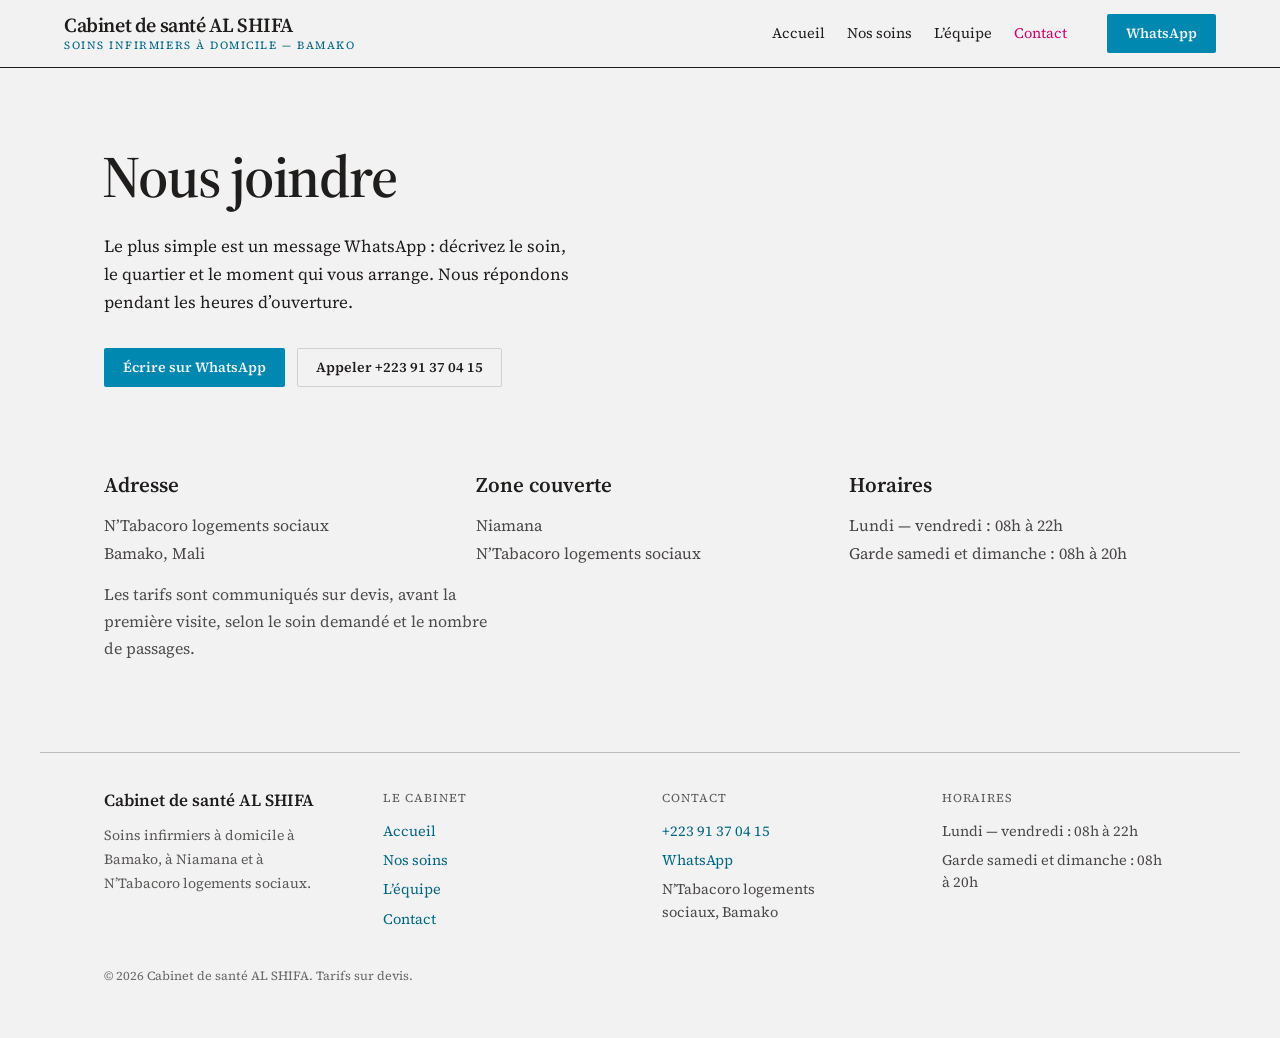
==== contact.html @ 4c03dbe0 "Ajout du site du cabinet de sante AL SHIFA Site statique HTML/CSS en quatre pages (accueil, nos soin" ====
<!DOCTYPE html>
<html lang="fr">
<head>
<meta charset="utf-8">
<meta name="viewport" content="width=device-width, initial-scale=1">
<title>Nous joindre — Cabinet de santé AL SHIFA</title>
<meta name="description" content="Contactez le cabinet de santé Al Shifa par WhatsApp ou par téléphone. Soins à domicile à Niamana et à N'Tabacoro logements sociaux, Bamako.">
<link rel="stylesheet" href="styles.css">
</head>
<body>

<header class="site-header">
  <div class="brand">
    <span class="brand-name">Cabinet de santé AL SHIFA</span>
    <span class="brand-tagline">Soins infirmiers à domicile — Bamako</span>
  </div>
  <nav class="site-nav">
    <a href="index.html">Accueil</a>
    <a href="nos-soins.html">Nos soins</a>
    <a href="equipe.html">L’équipe</a>
    <a href="contact.html" aria-current="page">Contact</a>
  </nav>
  <a class="btn btn-primary btn-whatsapp" href="https://wa.me/22391370415" target="_blank" rel="noopener">WhatsApp</a>
</header>

<main class="container">

  <section class="page-head contact-hero">
    <h1>Nous joindre</h1>
    <p class="lede">Le plus simple est un message WhatsApp : décrivez le soin, le quartier et le moment qui vous arrange. Nous répondons pendant les heures d’ouverture.</p>
    <div class="cta-row">
      <a class="btn btn-primary" href="https://wa.me/22391370415" target="_blank" rel="noopener">Écrire sur WhatsApp</a>
      <a class="btn btn-secondary" href="tel:+22391370415">Appeler +223 91 37 04 15</a>
    </div>
  </section>

  <section class="contact-details">
    <div class="cols cols-3">
      <div>
        <h2>Adresse</h2>
        <p class="muted-80">N’Tabacoro logements sociaux<br>Bamako, Mali</p>
      </div>
      <div>
        <h2>Zone couverte</h2>
        <p class="muted-80">Niamana<br>N’Tabacoro logements sociaux</p>
      </div>
      <div>
        <h2>Horaires</h2>
        <p class="muted-80">Lundi — vendredi : 08h à 22h<br>Garde samedi et dimanche : 08h à 20h</p>
      </div>
    </div>
    <p class="contact-note muted-78">Les tarifs sont communiqués sur devis, avant la première visite, selon le soin demandé et le nombre de passages.</p>
  </section>

</main>

<footer class="site-footer container">
  <div class="cols cols-4">
    <div>
      <span class="footer-brand">Cabinet de santé AL SHIFA</span>
      <p class="footer-tagline muted-72">Soins infirmiers à domicile à Bamako, à Niamana et à N’Tabacoro logements sociaux.</p>
    </div>
    <div>
      <span class="footer-heading">Le cabinet</span>
      <div class="footer-links">
        <a href="index.html">Accueil</a>
        <a href="nos-soins.html">Nos soins</a>
        <a href="equipe.html">L’équipe</a>
        <a href="contact.html">Contact</a>
      </div>
    </div>
    <div>
      <span class="footer-heading">Contact</span>
      <div class="footer-links muted-80">
        <a href="tel:+22391370415">+223 91 37 04 15</a>
        <a href="https://wa.me/22391370415" target="_blank" rel="noopener">WhatsApp</a>
        <span>N’Tabacoro logements sociaux, Bamako</span>
      </div>
    </div>
    <div>
      <span class="footer-heading">Horaires</span>
      <div class="footer-links muted-80">
        <span>Lundi — vendredi : 08h à 22h</span>
        <span>Garde samedi et dimanche : 08h à 20h</span>
      </div>
    </div>
  </div>
  <p class="footer-copy">© 2026 Cabinet de santé AL SHIFA. Tarifs sur devis.</p>
</footer>

</body>
</html>
---- styles.css ----
/* Cabinet de santé AL SHIFA — site styles.
   Tokens adapted from the Broadsheet design system used in the prototype. */
@import url('https://fonts.googleapis.com/css2?family=Source+Serif+4:ital,wght@0,400;0,600;1,400&display=swap');

:root {
  --color-bg: #f3f2f2;
  --color-text: #201e1d;
  --color-accent: #0088b0;
  --color-accent-600: #1186ac;
  --color-accent-700: #006786;
  --color-accent-2: #d6006c;
  --color-divider: color-mix(in srgb, var(--color-text) 16%, transparent);

  --font-heading: "Source Serif 4", system-ui, sans-serif;
  --font-body: "Source Serif 4", system-ui, sans-serif;

  --space-2: 10px;
  --space-3: 15px;
  --space-4: 20px;
  --radius-md: 2px;
}

*, *::before, *::after { box-sizing: border-box; }

html { -webkit-text-size-adjust: 100%; }

body {
  margin: 0;
  background: var(--color-bg);
  color: var(--color-text);
  font-family: var(--font-body);
  font-size: 15px;
  line-height: 1.55;
  text-wrap: pretty;
}

h1, h2, h3, h4 { font-family: var(--font-heading); font-weight: 600; margin: 0; }
p { margin: 0; }
a { color: var(--color-accent-700); text-decoration: none; }
a:hover { color: var(--color-accent-2); }
:focus-visible { outline: 2px solid var(--color-accent); outline-offset: 2px; }

.muted-70 { color: color-mix(in srgb, var(--color-text) 70%, transparent); }
.muted-72 { color: color-mix(in srgb, var(--color-text) 72%, transparent); }
.muted-78 { color: color-mix(in srgb, var(--color-text) 78%, transparent); }
.muted-80 { color: color-mix(in srgb, var(--color-text) 80%, transparent); }
.eyebrow {
  display: block;
  font-size: 12.5px;
  letter-spacing: 0.08em;
  text-transform: uppercase;
  color: color-mix(in srgb, var(--color-text) 70%, transparent);
  margin-bottom: 22px;
}

/* — buttons — */
.btn {
  display: inline-flex; align-items: center; justify-content: center; gap: 6px;
  cursor: pointer; text-decoration: none;
  font-family: var(--font-heading); font-weight: 600;
  font-size: 14px; line-height: 1.2; color: var(--color-text);
  background: transparent; border: 1px solid transparent;
  padding: var(--space-2) calc(var(--space-3) * 1.2);
  border-radius: var(--radius-md);
}
.btn-primary { background: var(--color-accent); color: var(--color-bg); }
.btn-primary:hover { background: var(--color-accent-600); color: var(--color-bg); }
.btn-primary:active { background: var(--color-accent-700); }
.btn-secondary { border-color: var(--color-divider); color: var(--color-text); }
.btn-secondary:hover { background: color-mix(in srgb, var(--color-text) 7%, transparent); color: var(--color-text); }
.btn-ghost { color: var(--color-accent-700); padding-inline: 5px; }
.btn-ghost:hover { background: color-mix(in srgb, var(--color-accent) 10%, transparent); }

/* — layout — */
.container { max-width: 1200px; margin: 0 auto; padding: 0 clamp(20px, 5vw, 72px); }

/* — header — */
.site-header {
  position: sticky; top: 0; z-index: 20;
  background: var(--color-bg);
  display: flex; align-items: center; gap: 24px;
  padding: 14px clamp(20px, 5vw, 72px);
  border-bottom: 1px solid var(--color-text);
}
.brand { display: flex; flex-direction: column; line-height: 1; }
.brand-name { font-family: var(--font-heading); font-weight: 600; font-size: 20px; letter-spacing: -0.02em; }
.brand-tagline { font-size: 11px; letter-spacing: 0.14em; text-transform: uppercase; margin-top: 5px; color: var(--color-accent-700); }
.site-nav { display: flex; gap: 22px; margin-left: auto; font-size: 14.5px; }
.site-nav a { color: var(--color-text); }
.site-nav a[aria-current="page"] { color: var(--color-accent-2); }
.btn-whatsapp { margin-left: 16px; white-space: nowrap; }

/* — hero / split sections — */
.split {
  display: grid; grid-template-columns: minmax(0, 6fr) minmax(0, 5fr);
  gap: 28px clamp(24px, 5vw, 80px); align-items: center;
}
.split.align-start { align-items: start; }

.hero { padding: clamp(44px, 7vw, 96px) 0 clamp(36px, 6vw, 72px); }
.hero h1, .page-head h1 {
  font-size: clamp(40px, 5.6vw, 72px);
  line-height: 1.06; letter-spacing: -0.025em; margin: 0 0 0 -0.035em;
}
.page-head h1 { font-size: clamp(36px, 4.6vw, 60px); line-height: 1.08; }
.hero p.lede, .page-head p.lede { font-size: 17.5px; line-height: 1.65; max-width: 52ch; margin: 28px 0 0; }
.page-head p.lede { font-size: 17px; margin-top: 24px; }
.cta-row { display: flex; gap: 12px; flex-wrap: wrap; margin-top: 32px; }
.hero-note { font-size: 14px; line-height: 1.6; margin: 20px 0 0; }

/* — placeholder photo — */
.placeholder-figure { margin: 0; }
.placeholder-image {
  display: flex; align-items: center; justify-content: center; text-align: center;
  width: 100%; height: 100%; padding: 24px;
  background: color-mix(in srgb, var(--color-text) 6%, transparent);
  border: 1.5px dashed color-mix(in srgb, var(--color-text) 35%, transparent);
  color: color-mix(in srgb, var(--color-text) 55%, transparent);
  font-size: 13px; line-height: 1.4;
}
.placeholder-image.shape-rect { border-radius: 0; }
.placeholder-image.shape-rounded { border-radius: 24px; }
.aspect-4-5 { aspect-ratio: 4 / 5; }
.aspect-9-16 { aspect-ratio: 9 / 16; max-width: 300px; }

/* — meta strip (dateline rule) — */
.meta-strip { padding: clamp(28px, 4vw, 48px) 0; }
.meta-strip .rule-thick {
  height: 5px; border: 0; margin: 0;
  border-top: 2px solid var(--color-text); border-bottom: 1px solid var(--color-text);
}
.meta-strip .rule-thin { height: 0; border: 0; border-top: 1px solid var(--color-text); margin: 0; }
.meta-strip-row {
  display: flex; flex-wrap: wrap; justify-content: space-between; gap: 12px 28px;
  padding: 14px 0; font-size: 12.5px; letter-spacing: 0.08em; text-transform: uppercase;
  color: color-mix(in srgb, var(--color-text) 70%, transparent);
}

/* — cols grids — */
.cols { display: grid; gap: 32px clamp(24px, 3.5vw, 56px); }
.cols-3 { grid-template-columns: repeat(3, 1fr); }
.cols-4 { grid-template-columns: repeat(4, 1fr); }

.steps { padding: clamp(28px, 4vw, 48px) 0 clamp(44px, 6vw, 80px); }
.step-num {
  display: block; font-family: var(--font-heading); font-weight: 600;
  font-size: 34px; line-height: 1; letter-spacing: -0.03em;
  color: var(--color-accent-700); margin-bottom: 14px;
}
.step h3 { font-size: 20px; line-height: 1.3; }
.step p { font-size: 15.5px; line-height: 1.7; margin: 10px 0 0; }

.value-props { padding: clamp(28px, 4vw, 48px) 0 clamp(44px, 6vw, 80px); }
.value-props h2 { font-size: 23px; line-height: 1.25; letter-spacing: -0.01em; }
.value-props p { font-size: 15.5px; line-height: 1.7; margin: 14px 0 0; }

/* — soins list (preview + full) — */
.soins-preview { padding: 0 0 clamp(44px, 6vw, 80px); }
.soins-preview .cols { gap: 10px 28px; }
.soins-item {
  display: flex; align-items: baseline; gap: 10px; margin: 0;
  font-size: 16px; line-height: 1.9;
}
.soins-item .soins-num { font-family: var(--font-heading); font-size: 13px; color: var(--color-accent-700); min-width: 20px; }
.soins-preview-cta { margin-top: 32px; }

.soins-full { padding: 0 0 clamp(52px, 7vw, 96px); }
.soins-full .cols { grid-template-columns: repeat(2, 1fr); gap: 40px clamp(28px, 5vw, 80px); }
.soins-full .soins-num {
  display: block; font-family: var(--font-heading); font-size: 13px; letter-spacing: 0.06em;
  color: var(--color-accent-700); margin-bottom: 8px;
}
.soins-full h2 { font-size: 24px; line-height: 1.25; letter-spacing: -0.012em; }
.soins-full p { font-size: 15.5px; line-height: 1.7; margin: 12px 0 0; max-width: 44ch; }
.soins-full-cta { margin-top: 56px; }

/* — app teaser — */
.app-teaser { padding: 0 0 clamp(52px, 7vw, 96px); }
.app-teaser .eyebrow { color: var(--color-accent-2); margin-bottom: 18px; }
.app-teaser h2 { font-size: clamp(28px, 3.2vw, 40px); line-height: 1.2; letter-spacing: -0.02em; max-width: 18ch; }
.app-teaser > div > p.lede { font-size: 16.5px; line-height: 1.75; max-width: 50ch; margin: 22px 0 0; }
.app-steps { display: grid; gap: 14px; margin-top: 28px; max-width: 44ch; }
.app-steps p { display: flex; align-items: baseline; gap: 12px; margin: 0; font-size: 16px; line-height: 1.6; }
.app-steps .app-step-num { font-family: var(--font-heading); font-size: 13px; color: var(--color-accent-700); }
.app-teaser .cta-row { margin-top: 30px; }

/* — FAQ — */
.faq { padding: 0 0 clamp(44px, 6vw, 80px); }
.faq-list { display: grid; gap: 0; max-width: 78ch; }
.faq-item {
  border-top: 1px solid color-mix(in srgb, var(--color-text) 22%, transparent);
  padding: 16px 0;
}
.faq-item summary {
  cursor: pointer; list-style: none;
  font-family: var(--font-heading); font-weight: 600; font-size: 19px; line-height: 1.4;
}
.faq-item summary::-webkit-details-marker { display: none; }
.faq-item p { font-size: 15.5px; line-height: 1.75; margin: 12px 0 0; max-width: 60ch; }

/* — final CTA — */
.cta-final { padding: 0 0 clamp(52px, 7vw, 96px); }
.cta-final h3 { font-size: 28px; line-height: 1.25; letter-spacing: -0.015em; }
.cta-final p { font-size: 16px; line-height: 1.7; margin: 16px 0 0; max-width: 56ch; }
.cta-final .cta-row { margin-top: 26px; }

/* — équipe page — */
.equipe-copy blockquote {
  margin: 32px 0 0; font-family: var(--font-heading); font-style: italic; font-weight: 400;
  font-size: clamp(22px, 2.4vw, 30px); line-height: 1.35; letter-spacing: -0.01em; max-width: 26ch;
}
.equipe-copy p.body { font-size: 16px; line-height: 1.75; max-width: 52ch; margin: 24px 0 0; }
.equipe-copy p.body:first-of-type { margin-top: 36px; }

/* — contact page — */
.contact-hero { padding: clamp(40px, 6vw, 80px) 0 clamp(20px, 3vw, 36px); }
.contact-details { padding: clamp(28px, 4vw, 48px) 0 clamp(52px, 7vw, 96px); }
.contact-details h2 { font-size: 21px; line-height: 1.3; }
.contact-details p { font-size: 16px; line-height: 1.7; margin: 14px 0 0; }
.contact-note { font-size: 15.5px; line-height: 1.7; margin: 44px 0 0; max-width: 52ch; }

/* — footer — */
.site-footer { padding: 36px clamp(20px, 5vw, 72px) 52px; border-top: 1px solid color-mix(in srgb, var(--color-text) 25%, transparent); }
.footer-brand { font-family: var(--font-heading); font-weight: 600; font-size: 17px; line-height: 1.3; }
.footer-tagline { font-size: 14px; line-height: 1.7; margin: 12px 0 0; max-width: 30ch; }
.footer-heading { display: block; font-size: 12px; letter-spacing: 0.08em; text-transform: uppercase; color: color-mix(in srgb, var(--color-text) 70%, transparent); }
.footer-links { display: grid; gap: 7px; margin-top: 12px; font-size: 14.5px; }
.footer-copy { font-size: 12.5px; margin: 36px 0 0; color: color-mix(in srgb, var(--color-text) 65%, transparent); }

/* — responsive — */
@media (max-width: 720px) {
  .split { grid-template-columns: 1fr; }
  .cols-3, .cols-4, .soins-full .cols { grid-template-columns: 1fr; }
  .site-header { flex-wrap: wrap; gap: 4px 16px; }
  .site-nav { order: 3; width: 100%; margin-left: 0; gap: 18px; overflow-x: auto; }
  .site-nav a { display: inline-block; padding: 10px 0; min-height: 24px; }
  .btn-whatsapp { margin-left: auto; }
}
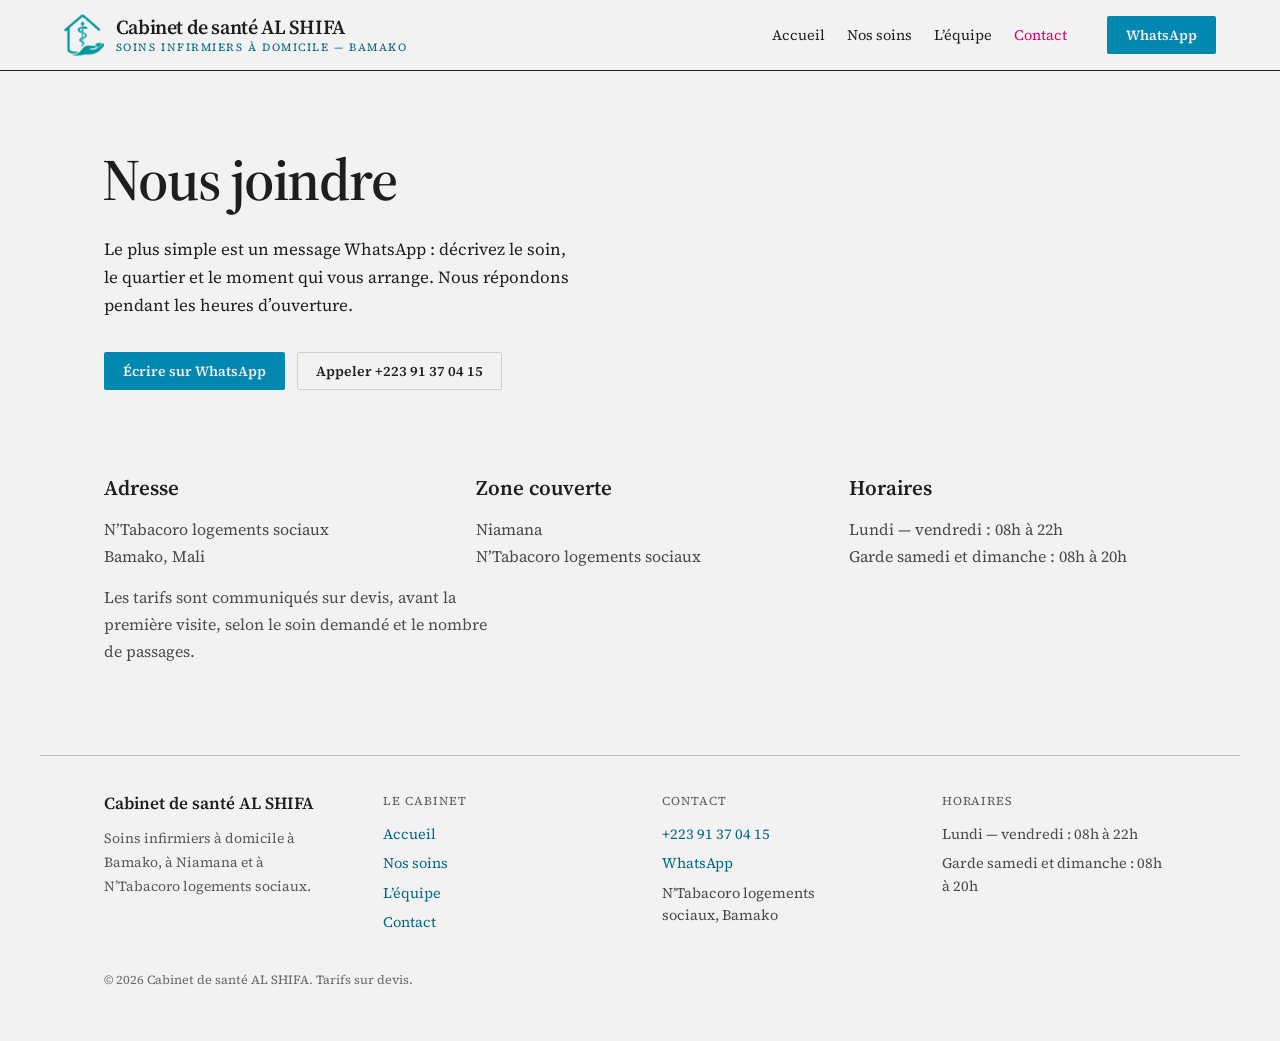
==== commit 92c05223: "Ajout du logo AL SHIFA dans l'en-tete et du favicon Logo repris de la charte graphique (version turq" ====
--- a/contact.html
+++ b/contact.html
@@ -5,15 +5,19 @@
 <meta name="viewport" content="width=device-width, initial-scale=1">
 <title>Nous joindre — Cabinet de santé AL SHIFA</title>
 <meta name="description" content="Contactez le cabinet de santé Al Shifa par WhatsApp ou par téléphone. Soins à domicile à Niamana et à N'Tabacoro logements sociaux, Bamako.">
+<link rel="icon" href="favicon.png" type="image/png">
 <link rel="stylesheet" href="styles.css">
 </head>
 <body>
 
 <header class="site-header">
   <div class="brand">
-    <span class="brand-name">Cabinet de santé AL SHIFA</span>
-    <span class="brand-tagline">Soins infirmiers à domicile — Bamako</span>
-  </div>
+      <img class="brand-logo" src="logo.png" alt="" width="379" height="400">
+      <span class="brand-text">
+        <span class="brand-name">Cabinet de santé AL SHIFA</span>
+        <span class="brand-tagline">Soins infirmiers à domicile — Bamako</span>
+      </span>
+    </div>
   <nav class="site-nav">
     <a href="index.html">Accueil</a>
     <a href="nos-soins.html">Nos soins</a>
--- a/styles.css
+++ b/styles.css
@@ -82,7 +82,9 @@
   padding: 14px clamp(20px, 5vw, 72px);
   border-bottom: 1px solid var(--color-text);
 }
-.brand { display: flex; flex-direction: column; line-height: 1; }
+.brand { display: flex; align-items: center; gap: 12px; }
+.brand-logo { height: 42px; width: auto; display: block; flex: none; }
+.brand-text { display: flex; flex-direction: column; line-height: 1; }
 .brand-name { font-family: var(--font-heading); font-weight: 600; font-size: 20px; letter-spacing: -0.02em; }
 .brand-tagline { font-size: 11px; letter-spacing: 0.14em; text-transform: uppercase; margin-top: 5px; color: var(--color-accent-700); }
 .site-nav { display: flex; gap: 22px; margin-left: auto; font-size: 14.5px; }
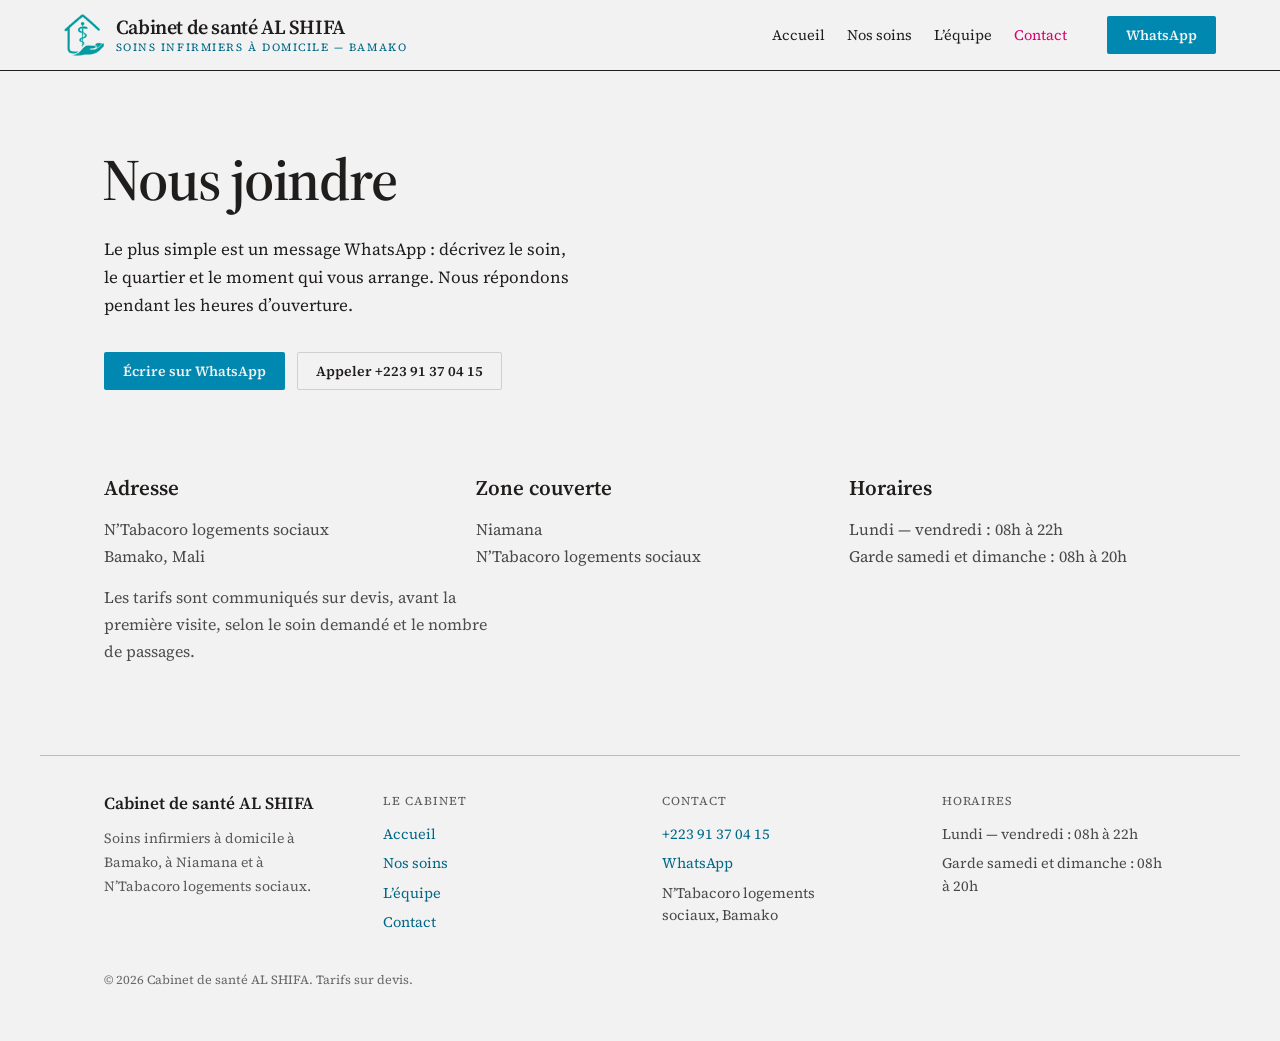
==== commit 6dfaf7f4: "Alleger le logo pour les visiteurs en donnees mobiles Le logo etait servi en 379x400 px pour un affi" ====
--- a/contact.html
+++ b/contact.html
@@ -12,7 +12,7 @@
 
 <header class="site-header">
   <div class="brand">
-      <img class="brand-logo" src="logo.png" alt="" width="379" height="400">
+      <img class="brand-logo" src="logo.png" alt="" width="121" height="128">
       <span class="brand-text">
         <span class="brand-name">Cabinet de santé AL SHIFA</span>
         <span class="brand-tagline">Soins infirmiers à domicile — Bamako</span>
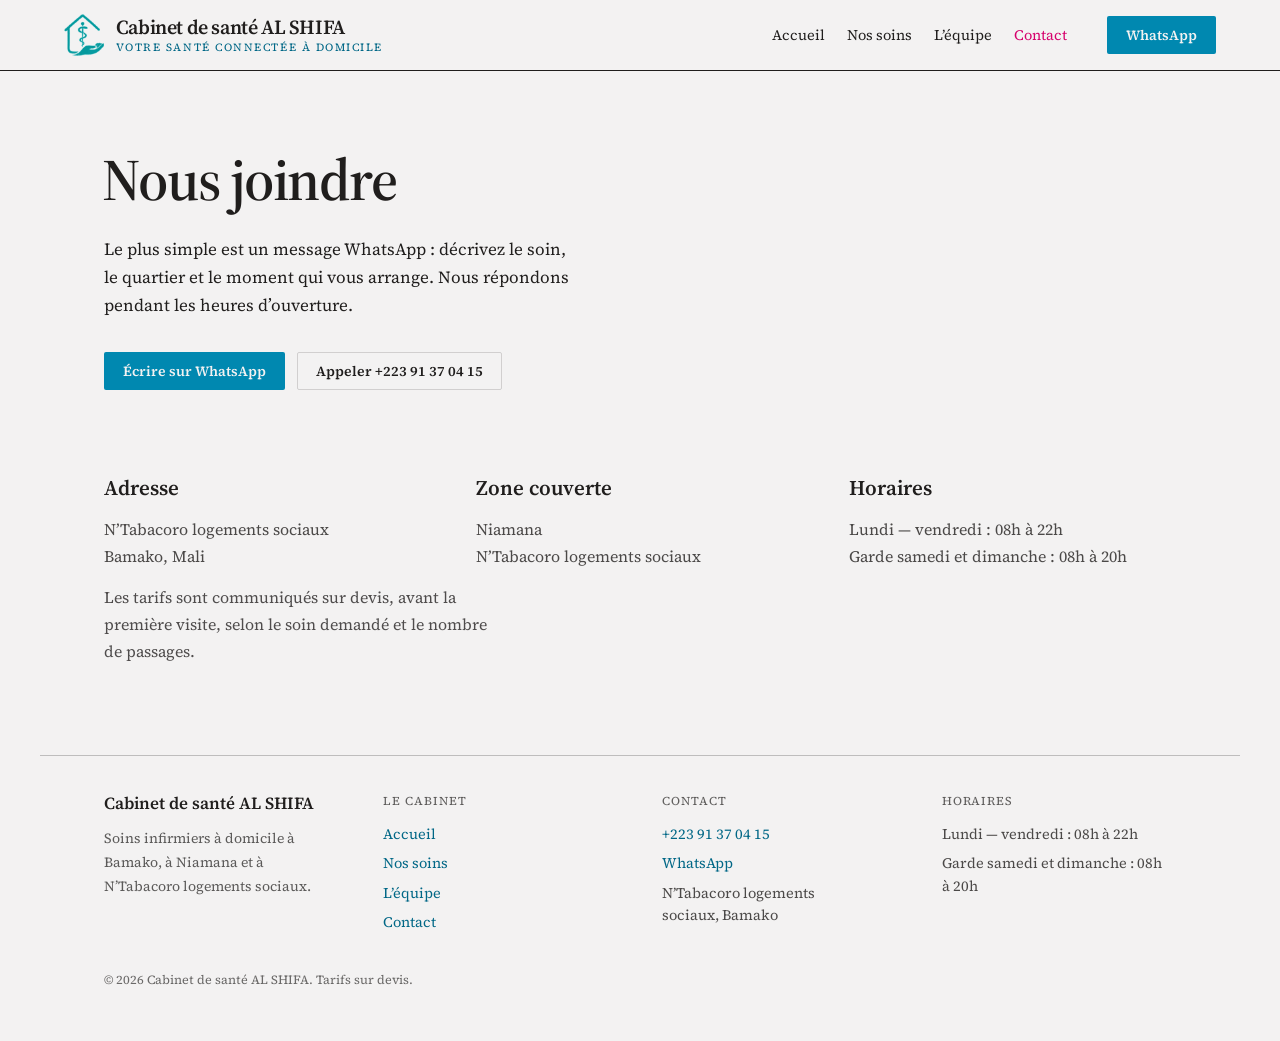
==== commit d0c6dc06: "Remplacer le slogan de l'en-tete par VOTRE SANTE CONNECTEE A DOMICILE Sur les 4 pages, le slogan aff" ====
--- a/contact.html
+++ b/contact.html
@@ -15,7 +15,7 @@
       <img class="brand-logo" src="logo.png" alt="" width="121" height="128">
       <span class="brand-text">
         <span class="brand-name">Cabinet de santé AL SHIFA</span>
-        <span class="brand-tagline">Soins infirmiers à domicile — Bamako</span>
+        <span class="brand-tagline">VOTRE SANTÉ CONNECTÉE À DOMICILE</span>
       </span>
     </div>
   <nav class="site-nav">
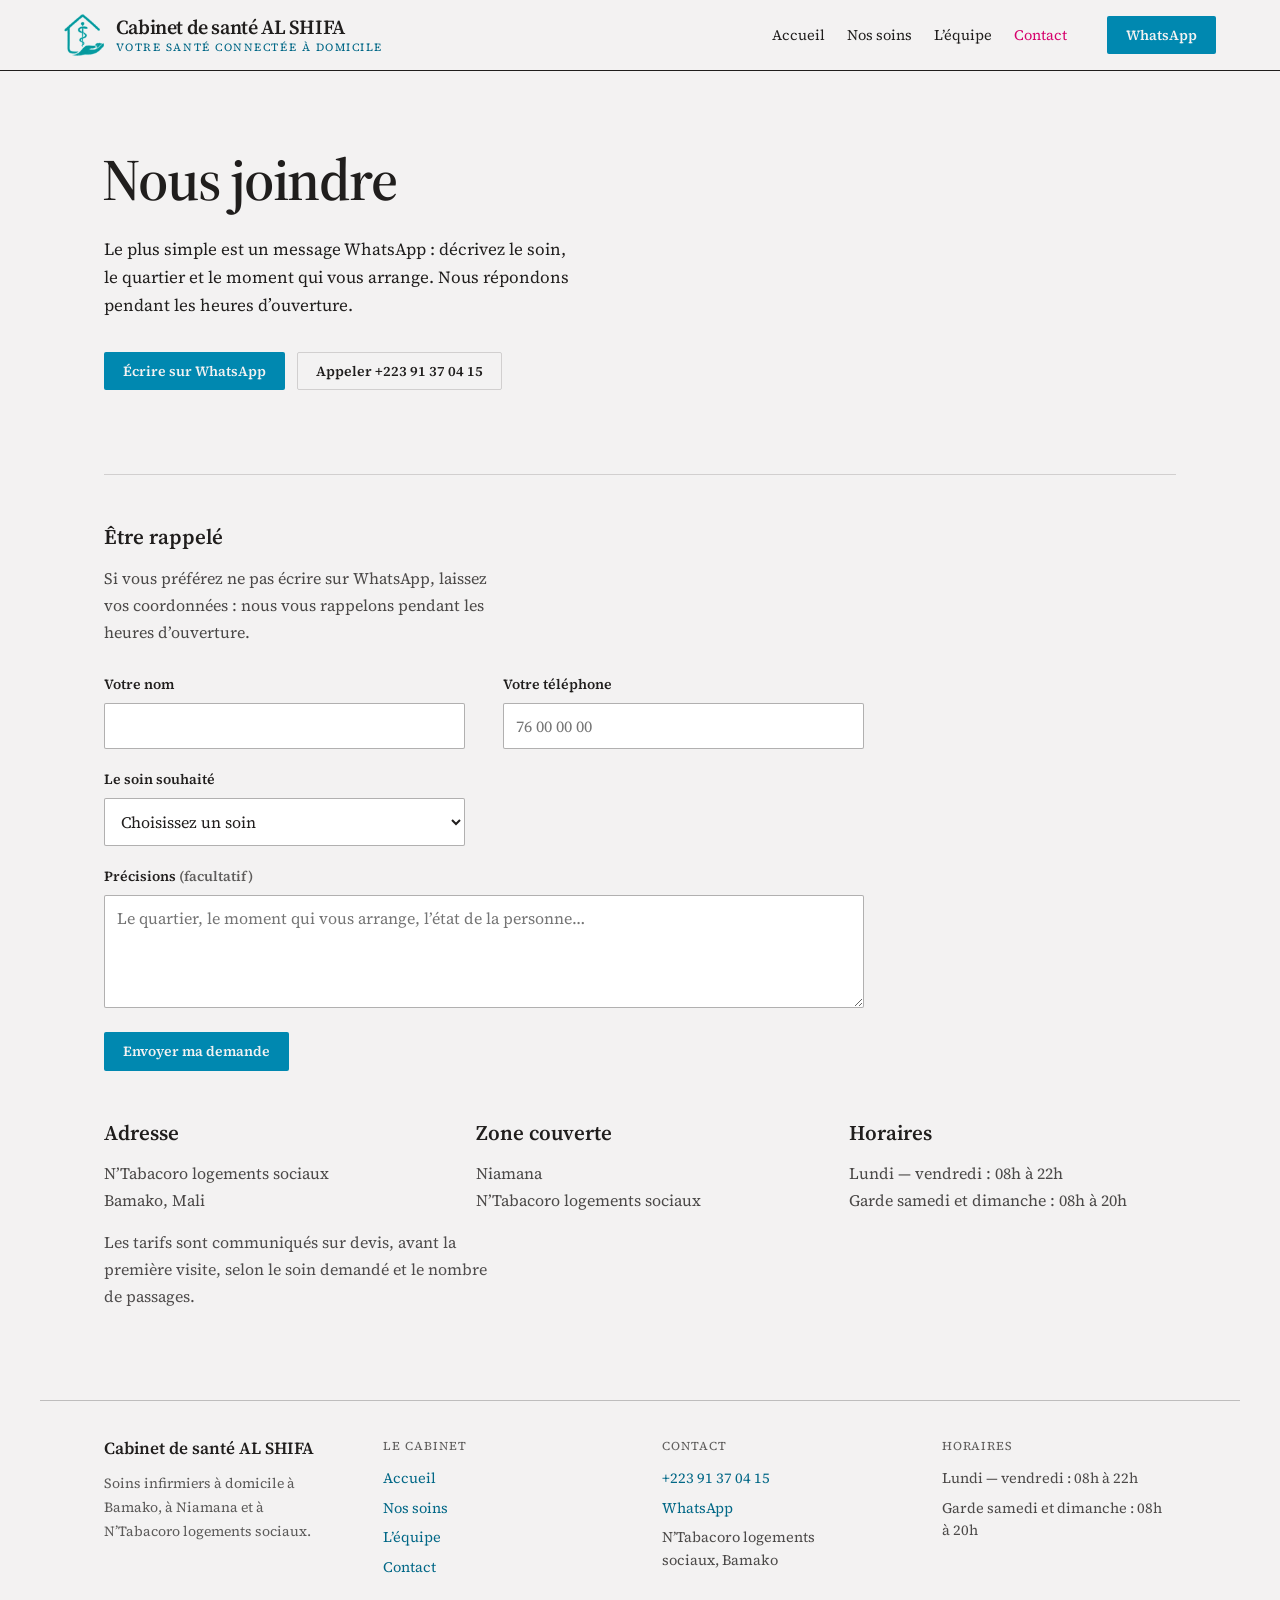
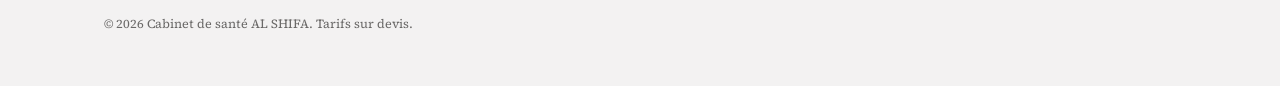
==== commit 542212c1: "Formulaire « Être rappelé » sur la page Contact Le contact ne passait que par WhatsApp : un visiteur" ====
--- a/contact.html
+++ b/contact.html
@@ -7,6 +7,25 @@
 <meta name="description" content="Contactez le cabinet de santé Al Shifa par WhatsApp ou par téléphone. Soins à domicile à Niamana et à N'Tabacoro logements sociaux, Bamako.">
 <link rel="icon" href="favicon.png" type="image/png">
 <link rel="stylesheet" href="styles.css">
+
+<link rel="canonical" href="https://aminatacoul80-arch.github.io/cabinet-al-shifa/contact.html">
+<meta name="theme-color" content="#0088b0">
+
+<meta property="og:type" content="website">
+<meta property="og:site_name" content="Cabinet de santé AL SHIFA">
+<meta property="og:locale" content="fr_FR">
+<meta property="og:url" content="https://aminatacoul80-arch.github.io/cabinet-al-shifa/contact.html">
+<meta property="og:title" content="Nous joindre — Cabinet de santé AL SHIFA">
+<meta property="og:description" content="Contactez le cabinet de santé Al Shifa par WhatsApp ou par téléphone. Soins à domicile à Niamana et à N'Tabacoro logements sociaux, Bamako.">
+<meta property="og:image" content="https://aminatacoul80-arch.github.io/cabinet-al-shifa/og-image.png">
+<meta property="og:image:width" content="1200">
+<meta property="og:image:height" content="630">
+<meta property="og:image:alt" content="Logo du cabinet de santé AL SHIFA, soins infirmiers à domicile à Bamako">
+
+<meta name="twitter:card" content="summary_large_image">
+<meta name="twitter:title" content="Nous joindre — Cabinet de santé AL SHIFA">
+<meta name="twitter:description" content="Contactez le cabinet de santé Al Shifa par WhatsApp ou par téléphone. Soins à domicile à Niamana et à N'Tabacoro logements sociaux, Bamako.">
+<meta name="twitter:image" content="https://aminatacoul80-arch.github.io/cabinet-al-shifa/og-image.png">
 </head>
 <body>
 
@@ -36,6 +55,57 @@
       <a class="btn btn-primary" href="https://wa.me/22391370415" target="_blank" rel="noopener">Écrire sur WhatsApp</a>
       <a class="btn btn-secondary" href="tel:+22391370415">Appeler +223 91 37 04 15</a>
     </div>
+  </section>
+
+  <section class="contact-form">
+    <h2>Être rappelé</h2>
+    <p class="muted-80">Si vous préférez ne pas écrire sur WhatsApp, laissez vos coordonnées : nous vous rappelons pendant les heures d’ouverture.</p>
+
+    <form id="demande-contact" novalidate>
+      <div class="field">
+        <label for="nom">Votre nom</label>
+        <input id="nom" name="nom" type="text" autocomplete="name" maxlength="255" required>
+      </div>
+
+      <div class="field">
+        <label for="telephone">Votre téléphone</label>
+        <input id="telephone" name="telephone" type="tel" inputmode="tel" autocomplete="tel" placeholder="76 00 00 00" required>
+      </div>
+
+      <div class="field">
+        <label for="service_souhaite">Le soin souhaité</label>
+        <select id="service_souhaite" name="service_souhaite" required>
+          <option value="">Choisissez un soin</option>
+          <option>Injections et perfusions</option>
+          <option>Pansements et plaies</option>
+          <option>Soins post-opératoires</option>
+          <option>Suivi du diabète et de la tension</option>
+          <option>Sondage urinaire</option>
+          <option>Prélèvements et analyses</option>
+          <option>Accompagnement des personnes âgées</option>
+          <option>Soins palliatifs</option>
+          <option>Garde-malade</option>
+          <option>Kinésithérapie</option>
+          <option>Je ne sais pas encore</option>
+        </select>
+      </div>
+
+      <div class="field field-full">
+        <label for="message">Précisions <span class="muted-70">(facultatif)</span></label>
+        <textarea id="message" name="message" rows="4" maxlength="1000" placeholder="Le quartier, le moment qui vous arrange, l’état de la personne…"></textarea>
+      </div>
+
+      <!-- Piège à robots : un visiteur ne le voit pas et ne le remplit jamais. -->
+      <div class="field-piege" aria-hidden="true">
+        <label for="site-web">Ne remplissez pas ce champ</label>
+        <input id="site-web" name="site_web" type="text" tabindex="-1" autocomplete="off">
+      </div>
+
+      <div class="field-full form-actions">
+        <button class="btn btn-primary" type="submit">Envoyer ma demande</button>
+        <p class="form-statut muted-80" role="status" aria-live="polite"></p>
+      </div>
+    </form>
   </section>
 
   <section class="contact-details">
@@ -92,5 +162,6 @@
   <p class="footer-copy">© 2026 Cabinet de santé AL SHIFA. Tarifs sur devis.</p>
 </footer>
 
+<script src="contact.js"></script>
 </body>
 </html>
--- a/styles.css
+++ b/styles.css
@@ -221,6 +221,40 @@
 .contact-details p { font-size: 16px; line-height: 1.7; margin: 14px 0 0; }
 .contact-note { font-size: 15.5px; line-height: 1.7; margin: 44px 0 0; max-width: 52ch; }
 
+/* — formulaire « être rappelé » — */
+.contact-form {
+  padding: clamp(28px, 4vw, 48px) 0 0;
+  margin-top: clamp(28px, 4vw, 48px);
+  border-top: 1px solid var(--color-divider);
+}
+.contact-form h2 { font-size: 21px; line-height: 1.3; }
+.contact-form > p { font-size: 16px; line-height: 1.7; margin: 14px 0 0; max-width: 52ch; }
+.contact-form form {
+  display: grid; grid-template-columns: repeat(2, 1fr);
+  gap: var(--space-4) clamp(20px, 3vw, 40px);
+  margin-top: 28px; max-width: 760px;
+}
+.field { display: grid; gap: 7px; }
+.field-full { grid-column: 1 / -1; }
+.field label { font-size: 14px; font-weight: 600; }
+.field input, .field select, .field textarea {
+  width: 100%; padding: 11px 12px;
+  font-family: var(--font-body); font-size: 16px; line-height: 1.4;
+  color: var(--color-text); background: #fff;
+  border: 1px solid color-mix(in srgb, var(--color-text) 35%, transparent);
+  border-radius: var(--radius-md);
+}
+.field textarea { resize: vertical; }
+.field input:focus, .field select:focus, .field textarea:focus {
+  outline: 2px solid var(--color-accent); outline-offset: 0;
+  border-color: var(--color-accent);
+}
+/* Hors écran plutôt que display:none : les robots ignorent les champs cachés. */
+.field-piege { position: absolute; left: -9999px; width: 1px; height: 1px; overflow: hidden; }
+.form-actions { display: flex; align-items: center; gap: 16px; flex-wrap: wrap; margin-top: 4px; }
+.form-statut { font-size: 14.5px; line-height: 1.6; margin: 0; }
+.form-statut-erreur { color: var(--color-accent-2); }
+
 /* — footer — */
 .site-footer { padding: 36px clamp(20px, 5vw, 72px) 52px; border-top: 1px solid color-mix(in srgb, var(--color-text) 25%, transparent); }
 .footer-brand { font-family: var(--font-heading); font-weight: 600; font-size: 17px; line-height: 1.3; }
@@ -233,6 +267,7 @@
 @media (max-width: 720px) {
   .split { grid-template-columns: 1fr; }
   .cols-3, .cols-4, .soins-full .cols { grid-template-columns: 1fr; }
+  .contact-form form { grid-template-columns: 1fr; }
   .site-header { flex-wrap: wrap; gap: 4px 16px; }
   .site-nav { order: 3; width: 100%; margin-left: 0; gap: 18px; overflow-x: auto; }
   .site-nav a { display: inline-block; padding: 10px 0; min-height: 24px; }
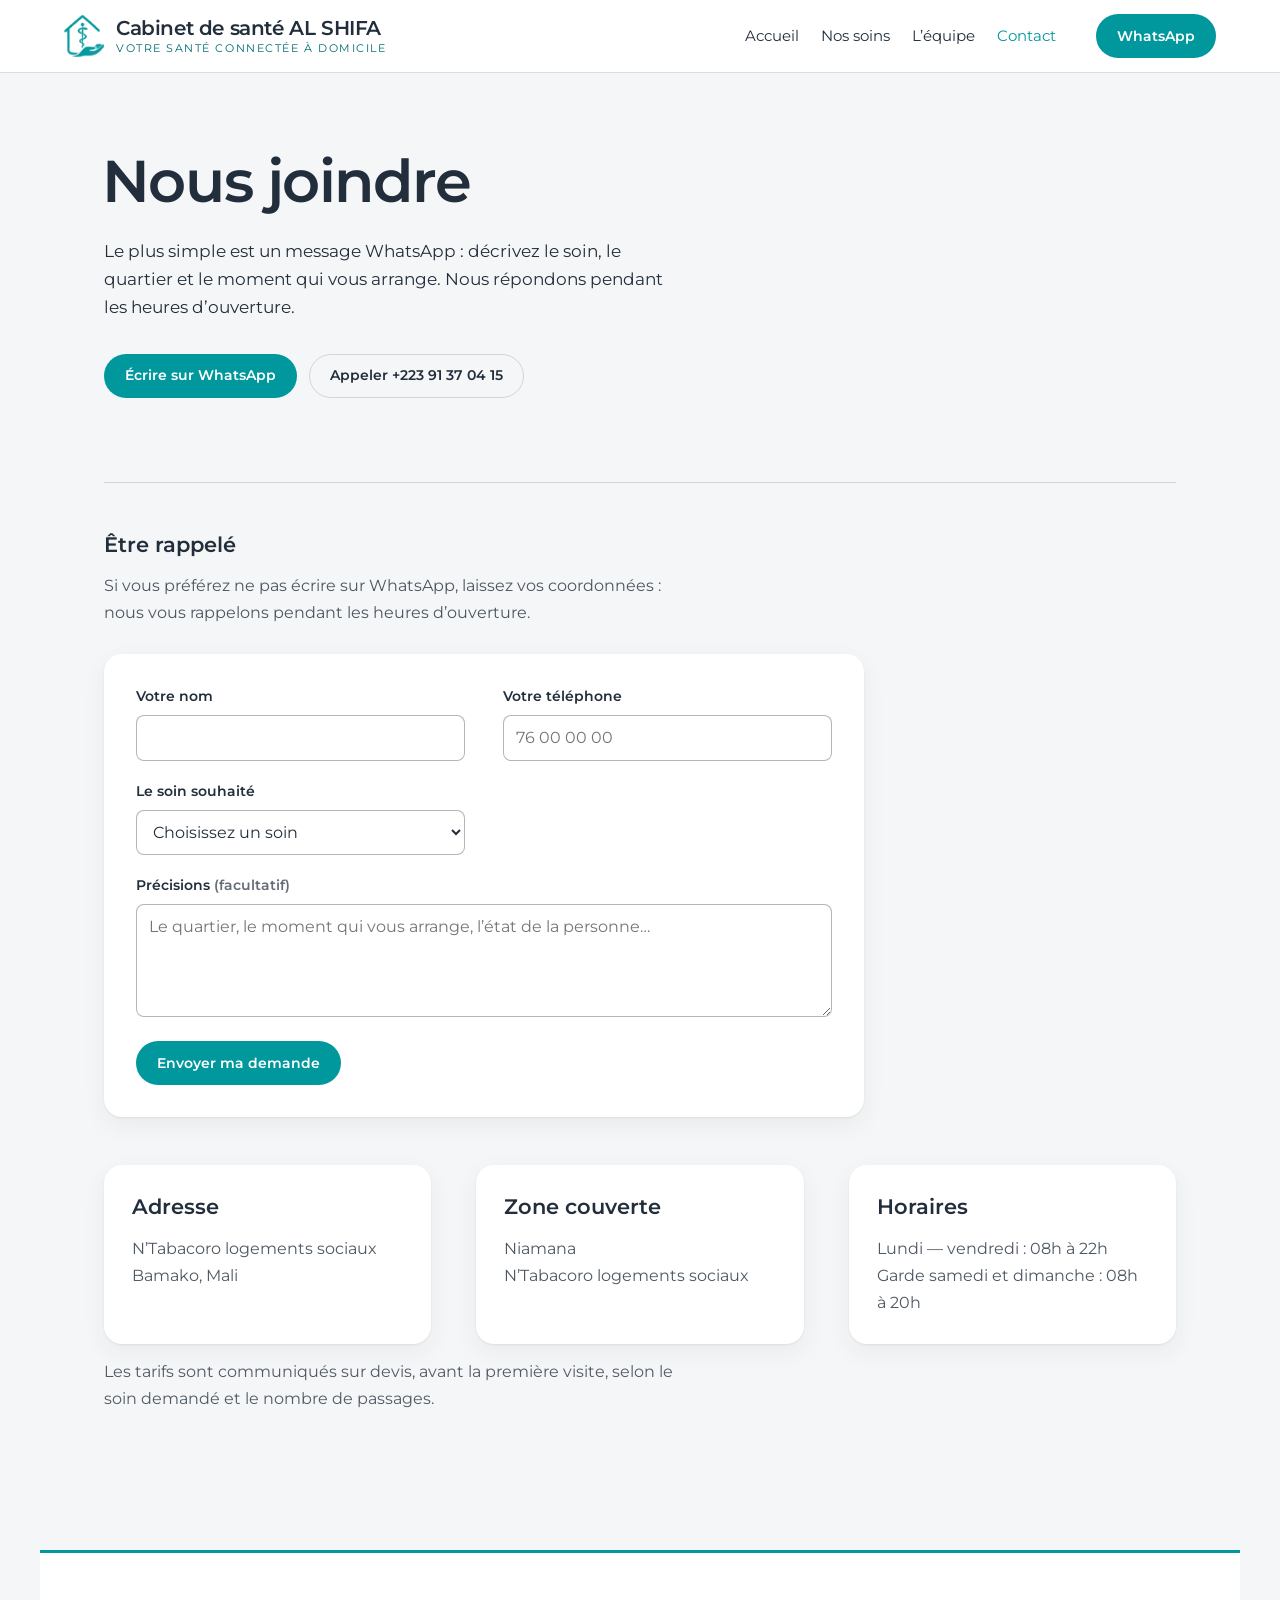
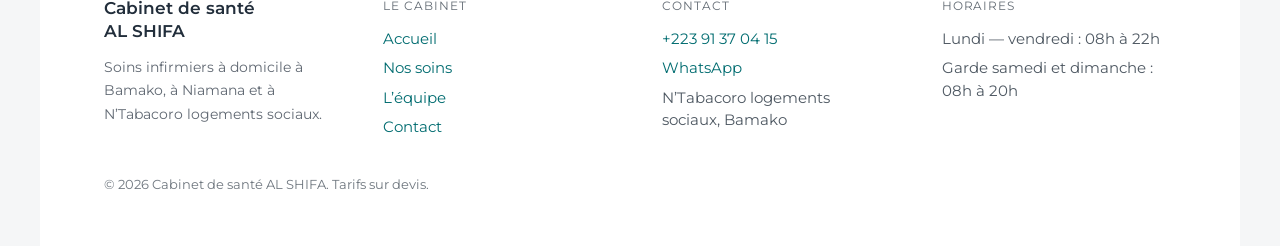
==== commit 165ef2d3: "Le site aux couleurs et à la typographie de la charte Le site reprenait un système de mise en page d" ====
--- a/contact.html
+++ b/contact.html
@@ -6,10 +6,11 @@
 <title>Nous joindre — Cabinet de santé AL SHIFA</title>
 <meta name="description" content="Contactez le cabinet de santé Al Shifa par WhatsApp ou par téléphone. Soins à domicile à Niamana et à N'Tabacoro logements sociaux, Bamako.">
 <link rel="icon" href="favicon.png" type="image/png">
+<link rel="apple-touch-icon" href="apple-touch-icon.png">
 <link rel="stylesheet" href="styles.css">
 
 <link rel="canonical" href="https://aminatacoul80-arch.github.io/cabinet-al-shifa/contact.html">
-<meta name="theme-color" content="#0088b0">
+<meta name="theme-color" content="#01989d">
 
 <meta property="og:type" content="website">
 <meta property="og:site_name" content="Cabinet de santé AL SHIFA">
@@ -31,7 +32,7 @@
 
 <header class="site-header">
   <div class="brand">
-      <img class="brand-logo" src="logo.png" alt="" width="121" height="128">
+      <img class="brand-logo" src="logo.png" alt="" width="404" height="424">
       <span class="brand-text">
         <span class="brand-name">Cabinet de santé AL SHIFA</span>
         <span class="brand-tagline">VOTRE SANTÉ CONNECTÉE À DOMICILE</span>
--- a/styles.css
+++ b/styles.css
@@ -1,23 +1,34 @@
-/* Cabinet de santé AL SHIFA — site styles.
-   Tokens adapted from the Broadsheet design system used in the prototype. */
-@import url('https://fonts.googleapis.com/css2?family=Source+Serif+4:ital,wght@0,400;0,600;1,400&display=swap');
+/* Cabinet de santé AL SHIFA — styles du site.
+
+   Couleurs, typographie et proportions repris de la charte graphique du
+   cabinet : turquoise principal, gris anthracite, gris clair, blanc, et
+   Montserrat en SemiBold pour les titres, Regular pour le texte. */
+@import url('https://fonts.googleapis.com/css2?family=Montserrat:wght@400;500;600;700&display=swap');
 
 :root {
-  --color-bg: #f3f2f2;
-  --color-text: #201e1d;
-  --color-accent: #0088b0;
-  --color-accent-600: #1186ac;
-  --color-accent-700: #006786;
-  --color-accent-2: #d6006c;
+  /* — couleurs de la charte — */
+  --color-bg: #f5f6f7;          /* gris clair */
+  --color-text: #222e3b;        /* gris anthracite */
+  --color-accent: #01989d;      /* turquoise principal */
+  --color-accent-600: #018589;  /* survol */
+  --color-accent-700: #016c70;  /* liens et états actifs */
+  --color-surface: #ffffff;
+  --color-tint: color-mix(in srgb, var(--color-accent) 8%, #ffffff);
   --color-divider: color-mix(in srgb, var(--color-text) 16%, transparent);
-
-  --font-heading: "Source Serif 4", system-ui, sans-serif;
-  --font-body: "Source Serif 4", system-ui, sans-serif;
+  /* Hors charte, réservé aux erreurs de saisie : le rouge est le seul signal
+     qu'un visiteur lit sans avoir à réfléchir. */
+  --color-alerte: #c0392b;
+
+  --font-heading: "Montserrat", system-ui, sans-serif;
+  --font-body: "Montserrat", system-ui, sans-serif;
 
   --space-2: 10px;
   --space-3: 15px;
   --space-4: 20px;
-  --radius-md: 2px;
+  --radius-md: 8px;
+  --radius-lg: 18px;
+  --ombre: 0 1px 2px color-mix(in srgb, var(--color-text) 8%, transparent),
+           0 8px 24px color-mix(in srgb, var(--color-text) 6%, transparent);
 }
 
 *, *::before, *::after { box-sizing: border-box; }
@@ -37,7 +48,7 @@
 h1, h2, h3, h4 { font-family: var(--font-heading); font-weight: 600; margin: 0; }
 p { margin: 0; }
 a { color: var(--color-accent-700); text-decoration: none; }
-a:hover { color: var(--color-accent-2); }
+a:hover { color: var(--color-accent); }
 :focus-visible { outline: 2px solid var(--color-accent); outline-offset: 2px; }
 
 .muted-70 { color: color-mix(in srgb, var(--color-text) 70%, transparent); }
@@ -60,11 +71,12 @@
   font-family: var(--font-heading); font-weight: 600;
   font-size: 14px; line-height: 1.2; color: var(--color-text);
   background: transparent; border: 1px solid transparent;
-  padding: var(--space-2) calc(var(--space-3) * 1.2);
-  border-radius: var(--radius-md);
-}
-.btn-primary { background: var(--color-accent); color: var(--color-bg); }
-.btn-primary:hover { background: var(--color-accent-600); color: var(--color-bg); }
+  padding: 12px 20px; min-height: 44px;
+  border-radius: 999px;
+  transition: background 0.15s ease, color 0.15s ease;
+}
+.btn-primary { background: var(--color-accent); color: var(--color-surface); }
+.btn-primary:hover { background: var(--color-accent-600); color: var(--color-surface); }
 .btn-primary:active { background: var(--color-accent-700); }
 .btn-secondary { border-color: var(--color-divider); color: var(--color-text); }
 .btn-secondary:hover { background: color-mix(in srgb, var(--color-text) 7%, transparent); color: var(--color-text); }
@@ -77,10 +89,10 @@
 /* — header — */
 .site-header {
   position: sticky; top: 0; z-index: 20;
-  background: var(--color-bg);
+  background: var(--color-surface);
   display: flex; align-items: center; gap: 24px;
   padding: 14px clamp(20px, 5vw, 72px);
-  border-bottom: 1px solid var(--color-text);
+  border-bottom: 1px solid var(--color-divider);
 }
 .brand { display: flex; align-items: center; gap: 12px; }
 .brand-logo { height: 42px; width: auto; display: block; flex: none; }
@@ -89,7 +101,7 @@
 .brand-tagline { font-size: 11px; letter-spacing: 0.14em; text-transform: uppercase; margin-top: 5px; color: var(--color-accent-700); }
 .site-nav { display: flex; gap: 22px; margin-left: auto; font-size: 14.5px; }
 .site-nav a { color: var(--color-text); }
-.site-nav a[aria-current="page"] { color: var(--color-accent-2); }
+.site-nav a[aria-current="page"] { color: var(--color-accent); }
 .btn-whatsapp { margin-left: 16px; white-space: nowrap; }
 
 /* — hero / split sections — */
@@ -128,10 +140,10 @@
 /* — meta strip (dateline rule) — */
 .meta-strip { padding: clamp(28px, 4vw, 48px) 0; }
 .meta-strip .rule-thick {
-  height: 5px; border: 0; margin: 0;
-  border-top: 2px solid var(--color-text); border-bottom: 1px solid var(--color-text);
-}
-.meta-strip .rule-thin { height: 0; border: 0; border-top: 1px solid var(--color-text); margin: 0; }
+  height: 3px; border: 0; margin: 0;
+  background: var(--color-accent); border-radius: 2px;
+}
+.meta-strip .rule-thin { height: 0; border: 0; border-top: 1px solid var(--color-divider); margin: 0; }
 .meta-strip-row {
   display: flex; flex-wrap: wrap; justify-content: space-between; gap: 12px 28px;
   padding: 14px 0; font-size: 12.5px; letter-spacing: 0.08em; text-transform: uppercase;
@@ -144,10 +156,17 @@
 .cols-4 { grid-template-columns: repeat(4, 1fr); }
 
 .steps { padding: clamp(28px, 4vw, 48px) 0 clamp(44px, 6vw, 80px); }
+.steps .cols { gap: 20px clamp(20px, 2.5vw, 32px); }
+.step {
+  background: var(--color-surface); border-radius: var(--radius-lg);
+  padding: clamp(22px, 2.4vw, 30px); box-shadow: var(--ombre);
+}
 .step-num {
-  display: block; font-family: var(--font-heading); font-weight: 600;
-  font-size: 34px; line-height: 1; letter-spacing: -0.03em;
-  color: var(--color-accent-700); margin-bottom: 14px;
+  display: inline-flex; align-items: center; justify-content: center;
+  width: 44px; height: 44px; border-radius: 50%;
+  background: var(--color-tint); color: var(--color-accent-700);
+  font-family: var(--font-heading); font-weight: 600;
+  font-size: 19px; line-height: 1; margin-bottom: 16px;
 }
 .step h3 { font-size: 20px; line-height: 1.3; }
 .step p { font-size: 15.5px; line-height: 1.7; margin: 10px 0 0; }
@@ -177,8 +196,12 @@
 .soins-full-cta { margin-top: 56px; }
 
 /* — app teaser — */
-.app-teaser { padding: 0 0 clamp(52px, 7vw, 96px); }
-.app-teaser .eyebrow { color: var(--color-accent-2); margin-bottom: 18px; }
+.app-teaser {
+  background: var(--color-tint); border-radius: var(--radius-lg);
+  padding: clamp(28px, 4vw, 52px);
+  margin-bottom: clamp(52px, 7vw, 96px);
+}
+.app-teaser .eyebrow { color: var(--color-accent-700); margin-bottom: 18px; }
 .app-teaser h2 { font-size: clamp(28px, 3.2vw, 40px); line-height: 1.2; letter-spacing: -0.02em; max-width: 18ch; }
 .app-teaser > div > p.lede { font-size: 16.5px; line-height: 1.75; max-width: 50ch; margin: 22px 0 0; }
 .app-steps { display: grid; gap: 14px; margin-top: 28px; max-width: 44ch; }
@@ -188,10 +211,10 @@
 
 /* — FAQ — */
 .faq { padding: 0 0 clamp(44px, 6vw, 80px); }
-.faq-list { display: grid; gap: 0; max-width: 78ch; }
+.faq-list { display: grid; gap: 10px; max-width: 78ch; }
 .faq-item {
-  border-top: 1px solid color-mix(in srgb, var(--color-text) 22%, transparent);
-  padding: 16px 0;
+  background: var(--color-surface); border-radius: var(--radius-md);
+  padding: 18px clamp(18px, 2vw, 24px);
 }
 .faq-item summary {
   cursor: pointer; list-style: none;
@@ -201,15 +224,29 @@
 .faq-item p { font-size: 15.5px; line-height: 1.75; margin: 12px 0 0; max-width: 60ch; }
 
 /* — final CTA — */
-.cta-final { padding: 0 0 clamp(52px, 7vw, 96px); }
+.cta-final {
+  background: var(--color-accent); color: var(--color-surface);
+  border-radius: var(--radius-lg); padding: clamp(30px, 4vw, 56px);
+  margin-bottom: clamp(52px, 7vw, 96px);
+}
+/* Sur l'aplat turquoise, les gris atténués du texte courant ne passent plus. */
+.cta-final .muted-70, .cta-final .muted-72,
+.cta-final .muted-78, .cta-final .muted-80 { color: color-mix(in srgb, var(--color-surface) 88%, transparent); }
+.cta-final .btn-ghost { color: var(--color-surface); }
+.cta-final .btn-ghost:hover { background: color-mix(in srgb, var(--color-surface) 15%, transparent); color: var(--color-surface); }
 .cta-final h3 { font-size: 28px; line-height: 1.25; letter-spacing: -0.015em; }
 .cta-final p { font-size: 16px; line-height: 1.7; margin: 16px 0 0; max-width: 56ch; }
+.cta-final .btn-primary { background: var(--color-surface); color: var(--color-accent-700); }
+.cta-final .btn-primary:hover { background: color-mix(in srgb, var(--color-surface) 88%, var(--color-accent)); color: var(--color-accent-700); }
+.cta-final .btn-secondary { border-color: color-mix(in srgb, var(--color-surface) 55%, transparent); color: var(--color-surface); }
+.cta-final .btn-secondary:hover { background: color-mix(in srgb, var(--color-surface) 15%, transparent); color: var(--color-surface); }
 .cta-final .cta-row { margin-top: 26px; }
 
 /* — équipe page — */
 .equipe-copy blockquote {
-  margin: 32px 0 0; font-family: var(--font-heading); font-style: italic; font-weight: 400;
-  font-size: clamp(22px, 2.4vw, 30px); line-height: 1.35; letter-spacing: -0.01em; max-width: 26ch;
+  margin: 32px 0 0; padding-left: 20px; border-left: 3px solid var(--color-accent);
+  font-family: var(--font-heading); font-weight: 500;
+  font-size: clamp(21px, 2.2vw, 28px); line-height: 1.4; letter-spacing: -0.01em; max-width: 26ch;
 }
 .equipe-copy p.body { font-size: 16px; line-height: 1.75; max-width: 52ch; margin: 24px 0 0; }
 .equipe-copy p.body:first-of-type { margin-top: 36px; }
@@ -217,6 +254,10 @@
 /* — contact page — */
 .contact-hero { padding: clamp(40px, 6vw, 80px) 0 clamp(20px, 3vw, 36px); }
 .contact-details { padding: clamp(28px, 4vw, 48px) 0 clamp(52px, 7vw, 96px); }
+.contact-details .cols > div {
+  background: var(--color-surface); border-radius: var(--radius-lg);
+  padding: clamp(20px, 2.2vw, 28px); box-shadow: var(--ombre);
+}
 .contact-details h2 { font-size: 21px; line-height: 1.3; }
 .contact-details p { font-size: 16px; line-height: 1.7; margin: 14px 0 0; }
 .contact-note { font-size: 15.5px; line-height: 1.7; margin: 44px 0 0; max-width: 52ch; }
@@ -233,6 +274,8 @@
   display: grid; grid-template-columns: repeat(2, 1fr);
   gap: var(--space-4) clamp(20px, 3vw, 40px);
   margin-top: 28px; max-width: 760px;
+  background: var(--color-surface); border-radius: var(--radius-lg);
+  padding: clamp(22px, 2.6vw, 32px); box-shadow: var(--ombre);
 }
 .field { display: grid; gap: 7px; }
 .field-full { grid-column: 1 / -1; }
@@ -253,10 +296,13 @@
 .field-piege { position: absolute; left: -9999px; width: 1px; height: 1px; overflow: hidden; }
 .form-actions { display: flex; align-items: center; gap: 16px; flex-wrap: wrap; margin-top: 4px; }
 .form-statut { font-size: 14.5px; line-height: 1.6; margin: 0; }
-.form-statut-erreur { color: var(--color-accent-2); }
+.form-statut-erreur { color: var(--color-alerte); }
 
 /* — footer — */
-.site-footer { padding: 36px clamp(20px, 5vw, 72px) 52px; border-top: 1px solid color-mix(in srgb, var(--color-text) 25%, transparent); }
+.site-footer {
+  background: var(--color-surface); margin-top: clamp(28px, 4vw, 48px);
+  padding: 44px clamp(20px, 5vw, 72px) 52px; border-top: 3px solid var(--color-accent);
+}
 .footer-brand { font-family: var(--font-heading); font-weight: 600; font-size: 17px; line-height: 1.3; }
 .footer-tagline { font-size: 14px; line-height: 1.7; margin: 12px 0 0; max-width: 30ch; }
 .footer-heading { display: block; font-size: 12px; letter-spacing: 0.08em; text-transform: uppercase; color: color-mix(in srgb, var(--color-text) 70%, transparent); }
@@ -268,8 +314,19 @@
   .split { grid-template-columns: 1fr; }
   .cols-3, .cols-4, .soins-full .cols { grid-template-columns: 1fr; }
   .contact-form form { grid-template-columns: 1fr; }
-  .site-header { flex-wrap: wrap; gap: 4px 16px; }
+  .site-header { flex-wrap: wrap; gap: 4px 12px; }
   .site-nav { order: 3; width: 100%; margin-left: 0; gap: 18px; overflow-x: auto; }
   .site-nav a { display: inline-block; padding: 10px 0; min-height: 24px; }
   .btn-whatsapp { margin-left: auto; }
-}
+
+  /* Montserrat est plus large que la police d'origine : sans ces retouches,
+     la marque et le bouton WhatsApp ne tiennent pas sur une ligne de
+     téléphone et poussent toute la page vers la droite. */
+  .brand { gap: 9px; min-width: 0; }
+  .brand-logo { height: 34px; }
+  .brand-name { font-size: 16px; }
+  /* La signature est la ligne la plus longue de l'en-tête : réduite, elle tient
+     sous le nom sans imposer sa largeur au reste de la page. */
+  .brand-tagline { font-size: 9px; letter-spacing: 0.08em; margin-top: 4px; }
+  .btn { padding: 10px 16px; font-size: 13.5px; }
+}
